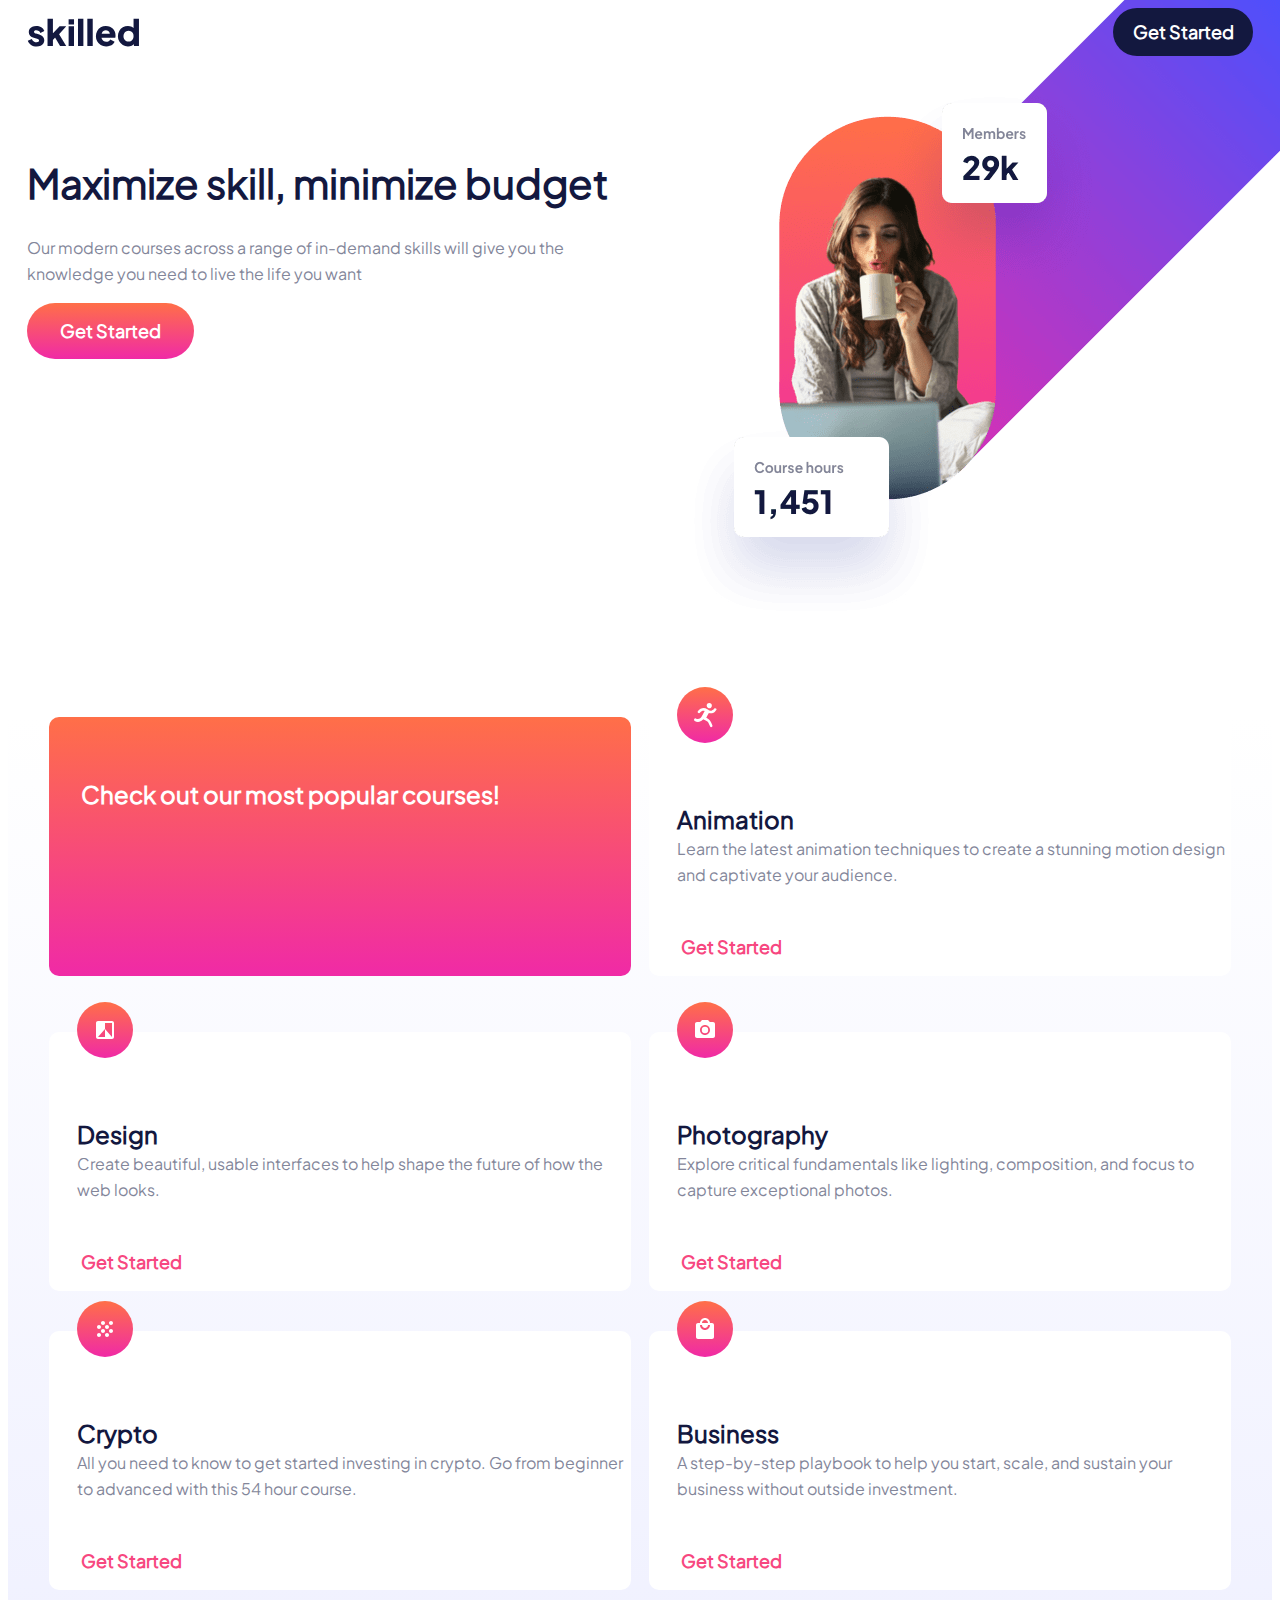
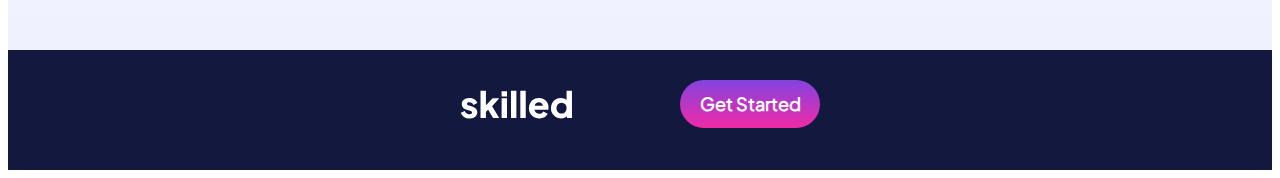
==== index.html @ b118ede8 "rename html file to index.html" ====
<!DOCTYPE html>
<html lang="en">
    <head>
        <title>Skilled eLearning</title>
        <meta charset="UTF-8">
        <link rel="stylesheet" type="text/css" href="./styles.css">
    </head>
    <body>
        <div class="header-nav">
            <div class="skilled-text"><img src="./assets/logo-dark.svg"/></div>
            <a href="#" class="button-1">Get Started</a>
        </div>
        <div class="banner-section">
            <div class="starter-section">
                <h1 class="heading-xl">Maximize skill, minimize budget</h1>
                <p class="body-m">Our modern courses across a range of in-demand skills will give you the knowledge you need to live the life you want</p>
                <a href="#" class="button-2">Get Started</a>
            </div>
            <div class="image-hero">
                <figure>
                    <picture>
                        <source media="(min-width:1281px)" srcset="./assets/image-hero-desktop.png"/>
                        <source media="(min-width:706px)" srcset="./assets/image-hero-tablet.png"/>
                        <source media="(min-width:320px)" srcset="./assets/image-hero-mobile.png"/>
                        <img src="./assets/image-hero-mobile.png" alt="image hero"/>
                    </picture>
                </figure>
            </div>
        </div>
        <div class="gradient-background">
            <div class="tiles-section">
                <div class="tile intro-tile">
                    <p class="heading-m intro-tile-text">Check out our most popular courses!</p>
                </div>
                <div class="tile">
                    <div class="icon animation-icon"><img src="./assets/icon-animation.svg"/></div>
                    <div class="tile-text">
                        <h3 class="heading-s">Animation</h3>
                        <p class="body-m">Learn the latest animation techniques to create a stunning motion design and captivate your audience.</p>
                    </div>
                    <a class="link">Get Started</a>
                </div>
                <div class="tile">
                    <div class="icon design-icon"><img src="./assets/icon-design.svg"/></div>
                    <div class="tile-text">
                        <h3 class="heading-s">Design</h3>
                        <p class="body-m">Create beautiful, usable interfaces to help shape the future of how the web looks.</p>
                    </div>
                    <a class="link">Get Started</a>
                </div>
                <div class="tile">
                    <div class="icon photography-icon"><img src="./assets/icon-photography.svg"/></div>
                    <div class="tile-text">
                        <h3 class="heading-s">Photography</h3>
                        <p class="body-m">Explore critical fundamentals like lighting, composition, and focus to capture exceptional photos.</p>
                    </div>
                    <a class="link">Get Started</a>
                </div>
                <div class="tile">
                    <div class="icon crypto-icon"><img src="./assets/icon-crypto.svg"/></div>
                    <div class="tile-text">
                        <h3 class="heading-s">Crypto</h3>
                        <p class="body-m">All you need to know to get started investing in crypto. Go from beginner to advanced with this 54 hour course.</p>
                    </div>
                    <a class="link">Get Started</a>
                </div>
                <div class="tile">
                    <div class="icon business-icon"><img src="./assets/icon-business.svg"/></div>
                    <div class="tile-text">
                        <h3 class="heading-s">Business</h3>
                        <p class="body-m">A step-by-step playbook to help you start, scale, and sustain your business without outside investment.</p>
                    </div>
                    <a class="link">Get Started</a>
                </div>
            </div>
        </div>
    </div>
    <div class="footer-container">
        <div class="footer">
            <div class="footer-text"><img src="./assets/logo-light.svg"/></div>
            <a href="#" class="button-3">Get Started</a>
        </div>
    </body>
</html>
---- styles.css ----
/*styles for phase1 html*/
/*fonts*/
.heading-xl{
    font-size: 56px;
    font-weight: 800;
    line-height: 71px;
    letter-spacing: 0px;
    text-align: left;
    color: #13183F;
}
.body-m{
    font-size: 18px;
    font-weight: 500;
    line-height: 28px;
    letter-spacing: 0px;
    text-align: left;
    color: #83869A;
}
.heading-s{
    font-size: 24px;
    font-weight: 800;
    line-height: 30px;
    letter-spacing: 0px;
    text-align: left;
    color: #13183F;
}
.heading-m{
    color: #FFFFFF;
    font-size: 32px;
    font-weight: 800;
    line-height: 40px;
    letter-spacing: 0px;
    text-align: left;
}
.intro-tile-text{
    padding: 32px 32px 138px 32px;
}
.header-nav .skilled-text{
    font-size: 38px;
    font-weight: 900;
    color: rgba(19, 24, 63, 1);
}
.footer-text{
    color: #FFFFFF;
    font-size: 38px;
    font-weight: 900;
}
/*buttons and links*/
.button-2, .button-1, .button-3{
    height: 63px;
    width: 167px;
    border-radius: 31.5px;
    font-size: 18px;
    font-weight: 700;
    line-height: 28px;
    letter-spacing: 0px;
    color: #ffffff;
    display: flex;
    justify-content: center;
    align-items: center;
    text-decoration: none;
}
.button-2{
    background: linear-gradient(180deg, #FF6F48 0%, #F02AA6 100%);
}
.button-2:hover{
    background: linear-gradient(180deg, rgba(255, 111, 72, 0.5) 0%, rgba(240, 42, 166, 0.5) 100%);
}
.button-1{
    background-color: #13183F;
}
.button-1:hover{
    background-color: #666CA3;
}
.button-3{
    background: linear-gradient(180deg, #4851FF -54.32%, #F02AA6 100%);
}
.button-3:hover{
    background: linear-gradient(180deg, rgba(72, 81, 255, 0.5) -54.32%, rgba(240, 42, 166, 0.5) 100%);      
}
.link{
    color: #F74780;
    font-size: 18px;
    font-weight: 700;
    line-height: 28px;
    letter-spacing: 0px;
    text-align: left;
    margin-left: 32px;
    margin-bottom: 15px;
    width: fit-content;
}
.link:hover{
    color: #FFA7C3;
}   
/*Mobile*/
@media (min-width:320px){
    @font-face {
        font-family: Plus Jakarta Sans;
        src: url(./PlusJakartaSans-Regular.ttf);
    }
    body{
        background-color: #FFFFFF;
        font-family: Plus Jakarta Sans;
    }
    .gradient-background{
        background: linear-gradient(180deg, #FFFFFF 0%, #F0F1FF 100%);
    }
    .header-nav{
        max-width: 97%;
        display: flex;
        justify-content: space-between;
        height: 48px;
        margin-left: auto;
        margin-right: auto;
    }
    .banner-section{
        display: grid;
        width: 97%;
        height: 675px;
        grid-auto-rows: auto;
        margin-left: auto;
        margin-right: auto;
    }
    .starter-section{
        margin-top: 5px;
        margin-left: auto;
        margin-right: auto;
    }
    .tiles-section{
        width: 95%;
        margin-left: auto;
        margin-right: auto;
        display: grid;
        grid-template-columns: repeat(auto-fit, minmax(343px, 0.8fr));
        margin-top: 66px;
        row-gap: 40px;
        padding-bottom: 60px;
    }
    .intro-tile.tile{
        height: 120px;
        border-radius: 10px;
        background: linear-gradient(180deg, #FF6F48 0%, #F02AA6 100%);
        margin-bottom: 16px;
    }
    .tile{
        height: 259px;
        width: 97%;
        border-radius: 10px;
        background-color: #FFFFFF;
        display: flex;
        flex-direction: column;
        box-sizing: border-box;
        margin-left: auto;
        margin-right: auto;
        border-radius: 10px;
    }
    .image-hero{
        height: 301px;
        width: 360px;
        z-index: -1;
    }
    .tile-text{
        margin: auto 5px;
        height: 120px;
        display: grid;
        grid-template-rows: 25px 78px;
        row-gap: 15px;
        margin-left: 28px;
    }
    .icon{
        margin-top: -30px;
        margin-left: 28px;
    }
    .footer-container{
        height: 120px;
        width: 100%;
        background: rgba(19, 24, 63, 1);
        display: flex;
        align-content: center;
        margin: 0px;
    }
    .footer{
        width: 360px;
        display: flex;
        justify-content: space-between;
        margin-left: auto;
        margin-right: auto;
        margin-top: 30px;
    }
    /*Mobile fonts and buttons*/
    .heading-xl{
        font-size: 40px;
        font-weight: 800;
        line-height: 50px;
        letter-spacing: 0px;
        text-align: left;
    }
    .body-m{
        font-size: 16px;
        line-height: 26px;
        letter-spacing: 0px;
    }
    .heading-m{
        font-size: 24px;
        font-weight: 800;
        line-height: 32px;
        letter-spacing: 0px;
    }
    .intro-tile-text{
        margin-top: auto;
        margin-bottom: auto;
    }
    .button-2{
        height: 56px;
    }
    .button-1, .button-3{
        height: 48px;
        width: 140px;
        border-radius: 28px;
    }
}
/*tablet*/
@media (min-width:706px){
    body{
        overflow-x: hidden;
    }
    .banner-section{
        grid-template-columns: 50% 50%;
        margin-top: 70px;
        height: 525px;
    }
    .image-hero{
        margin-top: -240px;
        z-index: -1;
    }
    .tiles-section{
        grid-template-columns: 50% 50%;
    }
    
    .intro-tile.tile{
        height: 259px;
    }
    .tile-row.first-row{
        display: grid;
        grid-template-rows: 260px 260px 260px;
    }
}
/*Desktop*/
@media (min-width:1281px){
    @font-face {
        font-family: Plus Jakarta Sans;
        src: url(./PlusJakartaSans-Regular.ttf);
    }
    body{
        background-color: #FFFFFF;
        font-family: Plus Jakarta Sans;
        
    }
    .gradient-background{
        background: linear-gradient(180deg, #FFFFFF 0%, #F0F1FF 100%);
    }
    .header-nav{
        max-width: 1110px;
        display: flex;
        justify-content: space-between;
        height: 56px;
        margin-left: auto;
        margin-right: auto;
    }
    .banner-section{
        display: grid;
        width: 1110px;
        grid-template-columns: 50% 50%;
        margin-left: auto;
        margin-right: auto;
    }
    .image-hero picture source, .image-hero picture img{
        object-fit: cover;
        object-position: 0% 100%;
    }
    .starter-section{
        margin-top: 50px;
    }
    .image-hero{
        margin-top: -300px;
        z-index: -1;
        width: 661px;
        height: 793px;
    }
    .tiles-section{
        width: 1110px;
        height: 738px;
        grid-template-columns: repeat(3, 343px);
        column-gap: 30px;
        margin-left: auto;
        margin-right: auto;
        margin-top: 120px;
        padding-bottom: 80px;
    }
    .tile{
        height: 322px;
        width: 350px;
        border-radius: 15px;
    }
    .tile-text{
        margin: 1px 32px 5px 32px;
        height: 190px;
        width: 286px;
        display: grid;
        grid-template-rows: 30px 50px;
        row-gap: 15px;
    }
    .icon{
        margin-top: -30px;
        margin-left: 32px;
    }
    .intro-tile.tile{
        height: 322px;
    }
    .footer-container{
        width: 100%;
        height: 120px;
        background: rgba(19, 24, 63, 1);
        display: flex;
        align-content: center;
        margin: 0px;
    }
    .footer{
        width: 1110px;
        display: flex;
        justify-content: space-between;
        margin-left: auto;
        margin-right: auto;
        margin-top: 30px;
    }
    
}
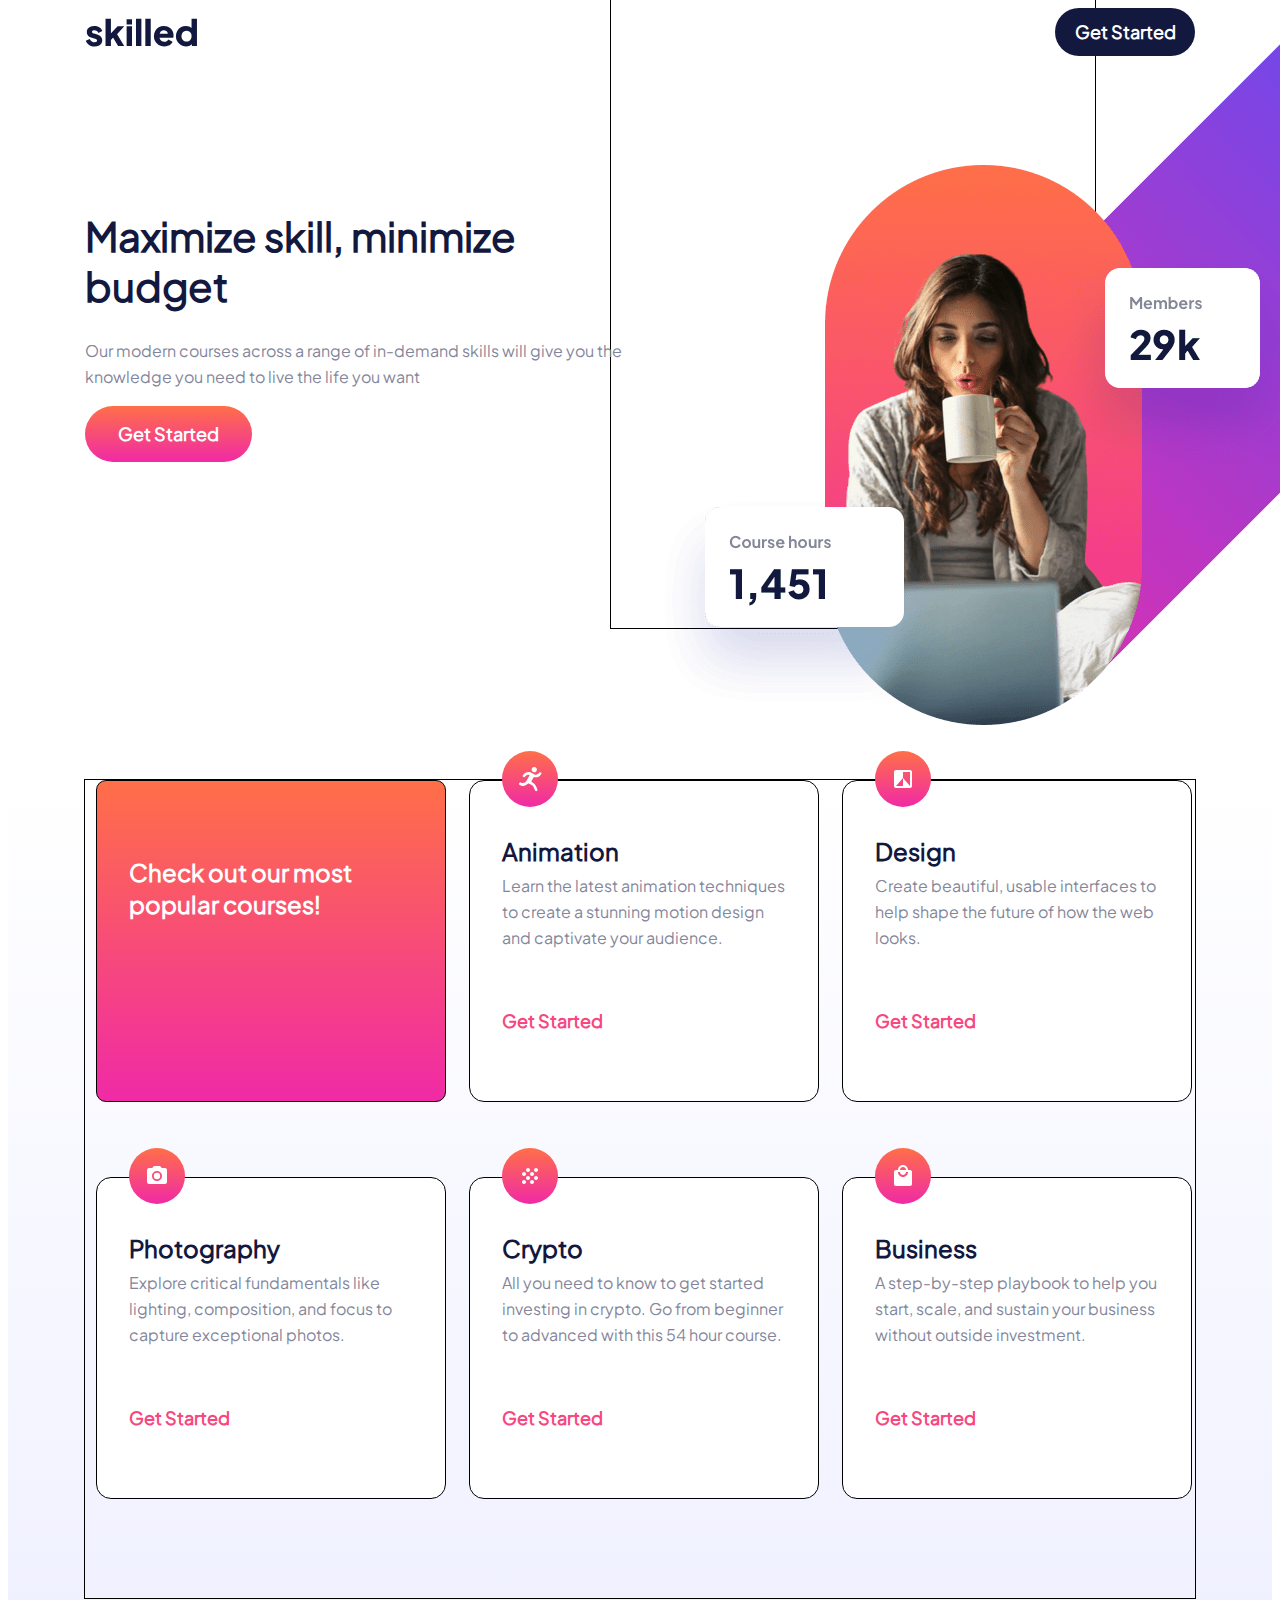
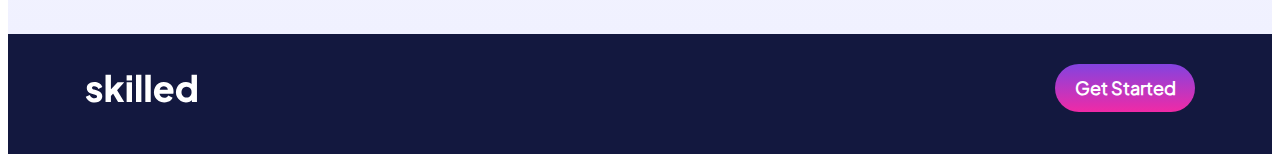
==== commit 1d25c0c7: "further adjustments" ====
--- a/index.html
+++ b/index.html
@@ -19,8 +19,8 @@
             <div class="image-hero">
                 <figure>
                     <picture>
-                        <source media="(min-width:1281px)" srcset="./assets/image-hero-desktop.png"/>
-                        <source media="(min-width:706px)" srcset="./assets/image-hero-tablet.png"/>
+                        <source media="(min-width:1280px)" srcset="./assets/image-hero-desktop.png"/>
+                        <source media="(min-width:700px)" srcset="./assets/image-hero-tablet.png"/>
                         <source media="(min-width:320px)" srcset="./assets/image-hero-mobile.png"/>
                         <img src="./assets/image-hero-mobile.png" alt="image hero"/>
                     </picture>
--- a/styles.css
+++ b/styles.css
@@ -1,4 +1,3 @@
-/*styles for phase1 html*/
 /*fonts*/
 .heading-xl{
     font-size: 56px;
@@ -93,7 +92,7 @@
     color: #FFA7C3;
 }   
 /*Mobile*/
-@media (min-width:320px){
+@media screen and (min-width:320px){
     @font-face {
         font-family: Plus Jakarta Sans;
         src: url(./PlusJakartaSans-Regular.ttf);
@@ -106,7 +105,7 @@
         background: linear-gradient(180deg, #FFFFFF 0%, #F0F1FF 100%);
     }
     .header-nav{
-        max-width: 97%;
+        max-width: 90%;
         display: flex;
         justify-content: space-between;
         height: 48px;
@@ -115,26 +114,28 @@
     }
     .banner-section{
         display: grid;
-        width: 97%;
+        width: 100%;
         height: 675px;
         grid-auto-rows: auto;
-        margin-left: auto;
-        margin-right: auto;
     }
     .starter-section{
+        max-width: 97%;
         margin-top: 5px;
-        margin-left: auto;
-        margin-right: auto;
+        
+    }
+    .gradient-background{
+        width: 100%;
+        padding-bottom: 35px;
+        margin: 0px;
     }
     .tiles-section{
-        width: 95%;
-        margin-left: auto;
-        margin-right: auto;
-        display: grid;
-        grid-template-columns: repeat(auto-fit, minmax(343px, 0.8fr));
-        margin-top: 66px;
+        max-width: 100%;
+        display: grid;
+        grid-template-columns: repeat(auto-fit, minmax(339px, 350px));
+        justify-content: center;
+        margin: 66px 0px 0px 0px;
         row-gap: 40px;
-        padding-bottom: 60px;
+        border: 1px solid black;
     }
     .intro-tile.tile{
         height: 120px;
@@ -153,11 +154,14 @@
         margin-left: auto;
         margin-right: auto;
         border-radius: 10px;
+        border: 1px solid black;
     }
     .image-hero{
-        height: 301px;
-        width: 360px;
+        max-width: 87.2%;
         z-index: -1;
+        margin-left: -30px;
+        margin-right: 0px;
+        border: 1px solid black;
     }
     .tile-text{
         margin: auto 5px;
@@ -220,7 +224,7 @@
     }
 }
 /*tablet*/
-@media (min-width:706px){
+@media screen and (min-width:700px){
     body{
         overflow-x: hidden;
     }
@@ -246,7 +250,7 @@
     }
 }
 /*Desktop*/
-@media (min-width:1281px){
+@media screen and (min-width:1280px){
     @font-face {
         font-family: Plus Jakarta Sans;
         src: url(./PlusJakartaSans-Regular.ttf);
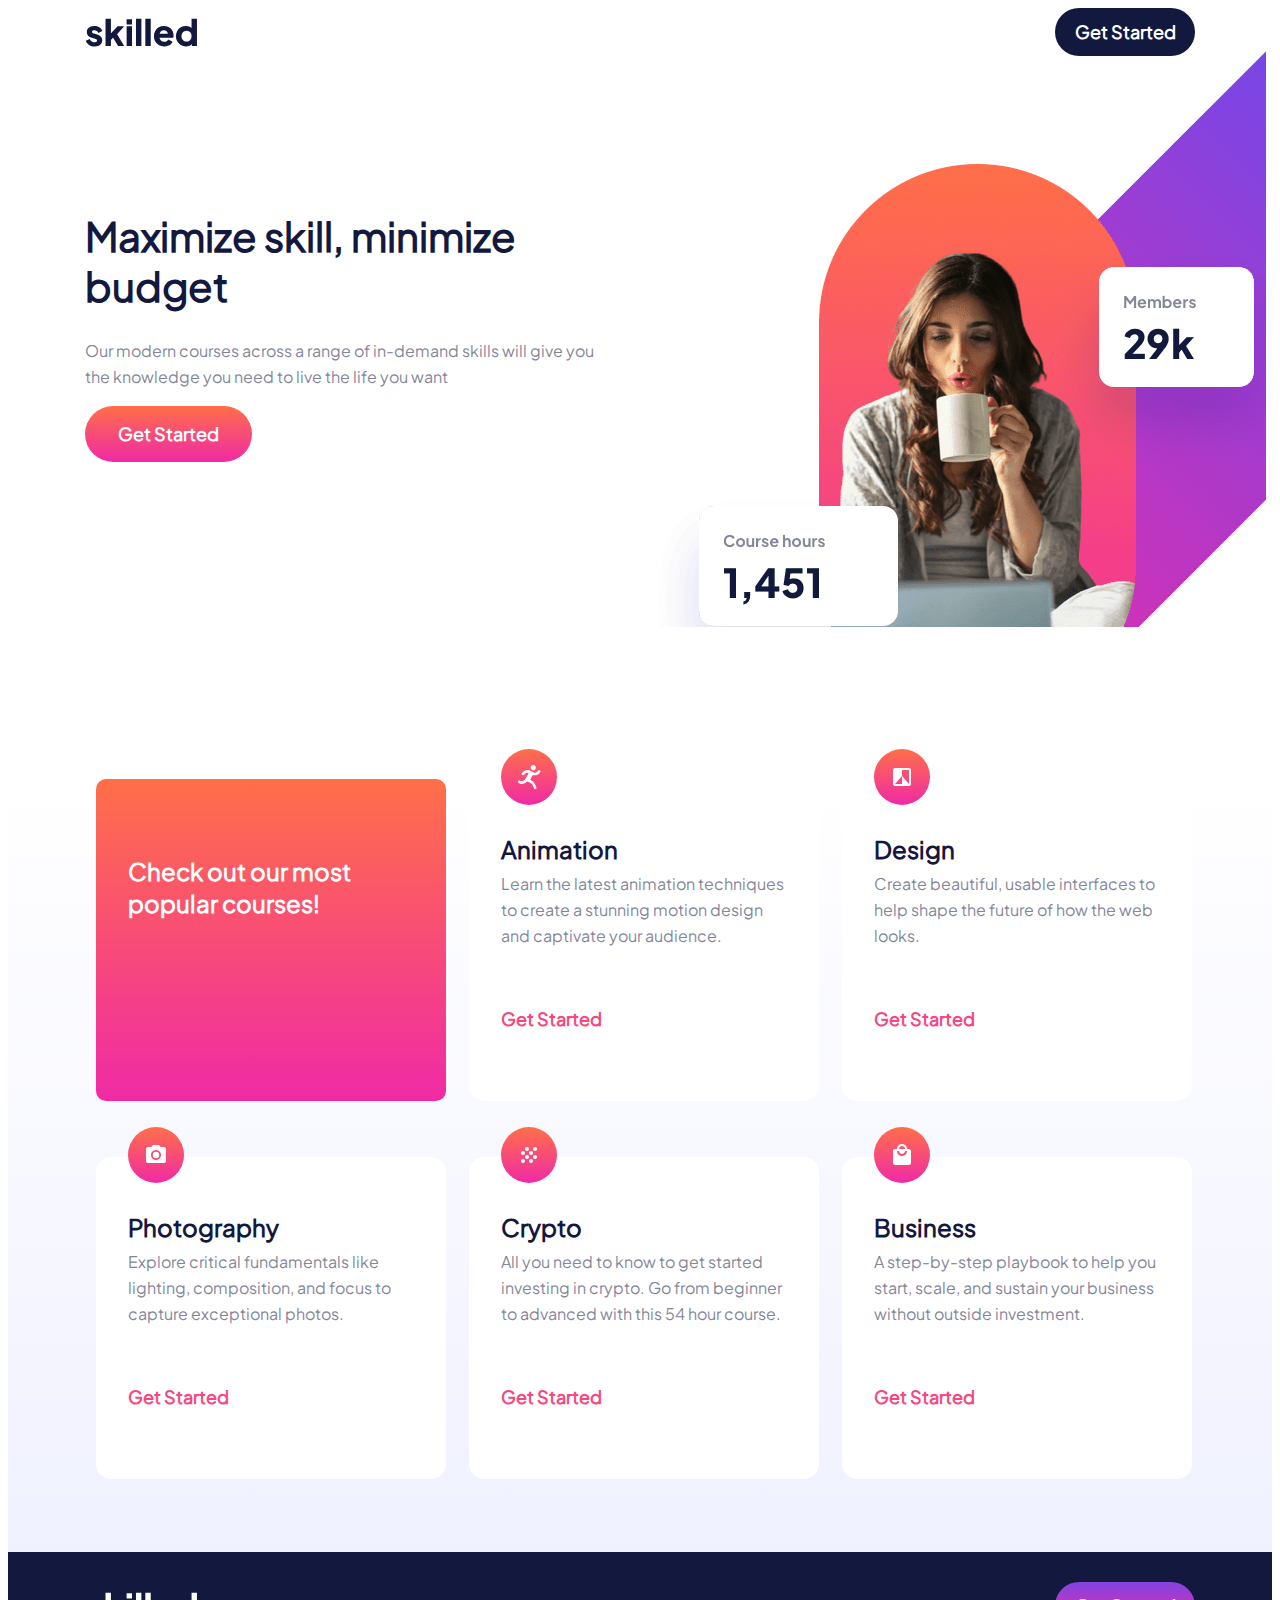
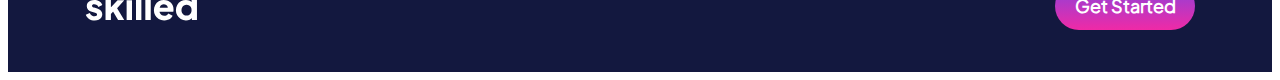
==== commit 1f05e56a: "even more adjustments" ====
--- a/index.html
+++ b/index.html
@@ -20,7 +20,7 @@
                 <figure>
                     <picture>
                         <source media="(min-width:1280px)" srcset="./assets/image-hero-desktop.png"/>
-                        <source media="(min-width:700px)" srcset="./assets/image-hero-tablet.png"/>
+                        <source media="(min-width:800px)" srcset="./assets/image-hero-tablet.png"/>
                         <source media="(min-width:320px)" srcset="./assets/image-hero-mobile.png"/>
                         <img src="./assets/image-hero-mobile.png" alt="image hero"/>
                     </picture>
--- a/styles.css
+++ b/styles.css
@@ -1,3 +1,6 @@
+*{
+    box-sizing: border-box;
+}
 /*fonts*/
 .heading-xl{
     font-size: 56px;
@@ -114,28 +117,27 @@
     }
     .banner-section{
         display: grid;
-        width: 100%;
+        max-width: 100%;
         height: 675px;
         grid-auto-rows: auto;
     }
     .starter-section{
-        max-width: 97%;
+        max-width: 95%;
         margin-top: 5px;
         
     }
     .gradient-background{
-        width: 100%;
+        max-width: 100%;
         padding-bottom: 35px;
         margin: 0px;
     }
     .tiles-section{
-        max-width: 100%;
+        width: 100%;
         display: grid;
         grid-template-columns: repeat(auto-fit, minmax(339px, 350px));
         justify-content: center;
         margin: 66px 0px 0px 0px;
         row-gap: 40px;
-        border: 1px solid black;
     }
     .intro-tile.tile{
         height: 120px;
@@ -154,14 +156,14 @@
         margin-left: auto;
         margin-right: auto;
         border-radius: 10px;
-        border: 1px solid black;
     }
     .image-hero{
-        max-width: 87.2%;
+        max-width: fit-content;
         z-index: -1;
-        margin-left: -30px;
-        margin-right: 0px;
-        border: 1px solid black;
+        overflow: hidden;
+        object-fit: cover;
+        object-position: 100% 0%;
+        margin-left: -35px;
     }
     .tile-text{
         margin: auto 5px;
@@ -224,10 +226,7 @@
     }
 }
 /*tablet*/
-@media screen and (min-width:700px){
-    body{
-        overflow-x: hidden;
-    }
+@media screen and (min-width:800px){
     .banner-section{
         grid-template-columns: 50% 50%;
         margin-top: 70px;
@@ -258,7 +257,6 @@
     body{
         background-color: #FFFFFF;
         font-family: Plus Jakarta Sans;
-        
     }
     .gradient-background{
         background: linear-gradient(180deg, #FFFFFF 0%, #F0F1FF 100%);
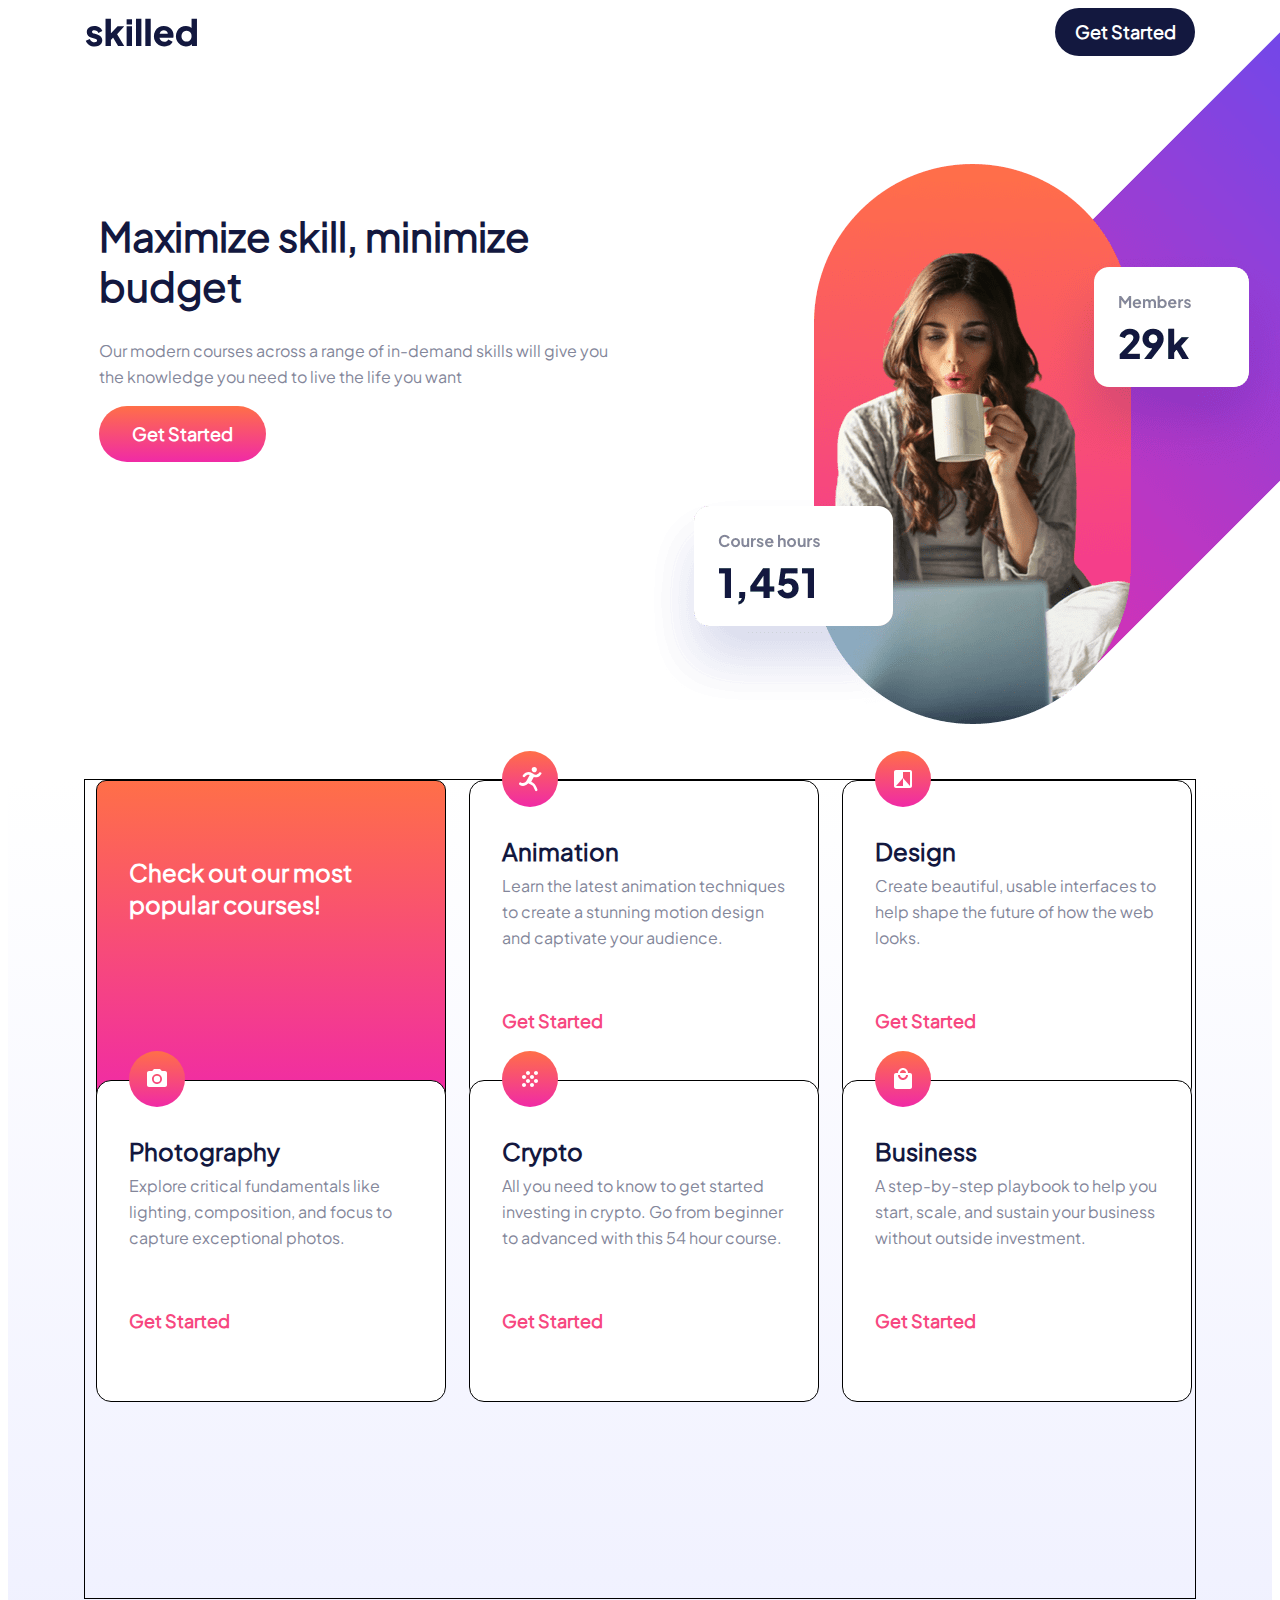
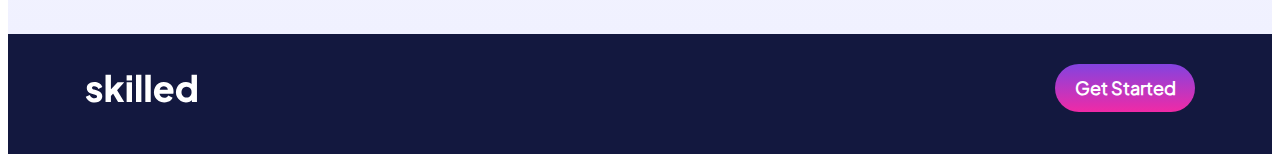
==== commit 6a75d471: "adjustments-2" ====
--- a/index.html
+++ b/index.html
@@ -20,7 +20,7 @@
                 <figure>
                     <picture>
                         <source media="(min-width:1280px)" srcset="./assets/image-hero-desktop.png"/>
-                        <source media="(min-width:800px)" srcset="./assets/image-hero-tablet.png"/>
+                        <source media="(min-width:900px)" srcset="./assets/image-hero-tablet.png"/>
                         <source media="(min-width:320px)" srcset="./assets/image-hero-mobile.png"/>
                         <img src="./assets/image-hero-mobile.png" alt="image hero"/>
                     </picture>
--- a/styles.css
+++ b/styles.css
@@ -1,6 +1,3 @@
-*{
-    box-sizing: border-box;
-}
 /*fonts*/
 .heading-xl{
     font-size: 56px;
@@ -117,14 +114,18 @@
     }
     .banner-section{
         display: grid;
-        max-width: 100%;
+        max-width: 90%;
         height: 675px;
         grid-auto-rows: auto;
+        justify-content: center;
+        margin-left: auto;
+        margin-right: auto;
     }
     .starter-section{
         max-width: 95%;
         margin-top: 5px;
-        
+        margin-left: auto;
+        margin-right: auto;
     }
     .gradient-background{
         max-width: 100%;
@@ -134,10 +135,11 @@
     .tiles-section{
         width: 100%;
         display: grid;
-        grid-template-columns: repeat(auto-fit, minmax(339px, 350px));
+        grid-auto-rows: 260px;
         justify-content: center;
         margin: 66px 0px 0px 0px;
         row-gap: 40px;
+        border: 1px solid black;
     }
     .intro-tile.tile{
         height: 120px;
@@ -146,7 +148,8 @@
         margin-bottom: 16px;
     }
     .tile{
-        height: 259px;
+        min-height: 259px;
+        max-height: 322px;
         width: 97%;
         border-radius: 10px;
         background-color: #FFFFFF;
@@ -156,14 +159,15 @@
         margin-left: auto;
         margin-right: auto;
         border-radius: 10px;
+        border: 1px solid black;
     }
     .image-hero{
         max-width: fit-content;
+        
         z-index: -1;
         overflow: hidden;
-        object-fit: cover;
-        object-position: 100% 0%;
-        margin-left: -35px;
+        
+        margin-left: -40px;
     }
     .tile-text{
         margin: auto 5px;
@@ -226,7 +230,10 @@
     }
 }
 /*tablet*/
-@media screen and (min-width:800px){
+@media screen and (min-width:900px){
+    body{
+        overflow-x: hidden;
+    }
     .banner-section{
         grid-template-columns: 50% 50%;
         margin-top: 70px;
@@ -235,6 +242,7 @@
     .image-hero{
         margin-top: -240px;
         z-index: -1;
+        
     }
     .tiles-section{
         grid-template-columns: 50% 50%;
@@ -275,19 +283,21 @@
         grid-template-columns: 50% 50%;
         margin-left: auto;
         margin-right: auto;
-    }
-    .image-hero picture source, .image-hero picture img{
-        object-fit: cover;
-        object-position: 0% 100%;
-    }
+        
+        
+    }
+    
     .starter-section{
         margin-top: 50px;
     }
     .image-hero{
         margin-top: -300px;
         z-index: -1;
-        width: 661px;
-        height: 793px;
+        height: 936px;
+        width: 991px;
+        
+        
+        
     }
     .tiles-section{
         width: 1110px;
@@ -298,6 +308,7 @@
         margin-right: auto;
         margin-top: 120px;
         padding-bottom: 80px;
+        
     }
     .tile{
         height: 322px;
